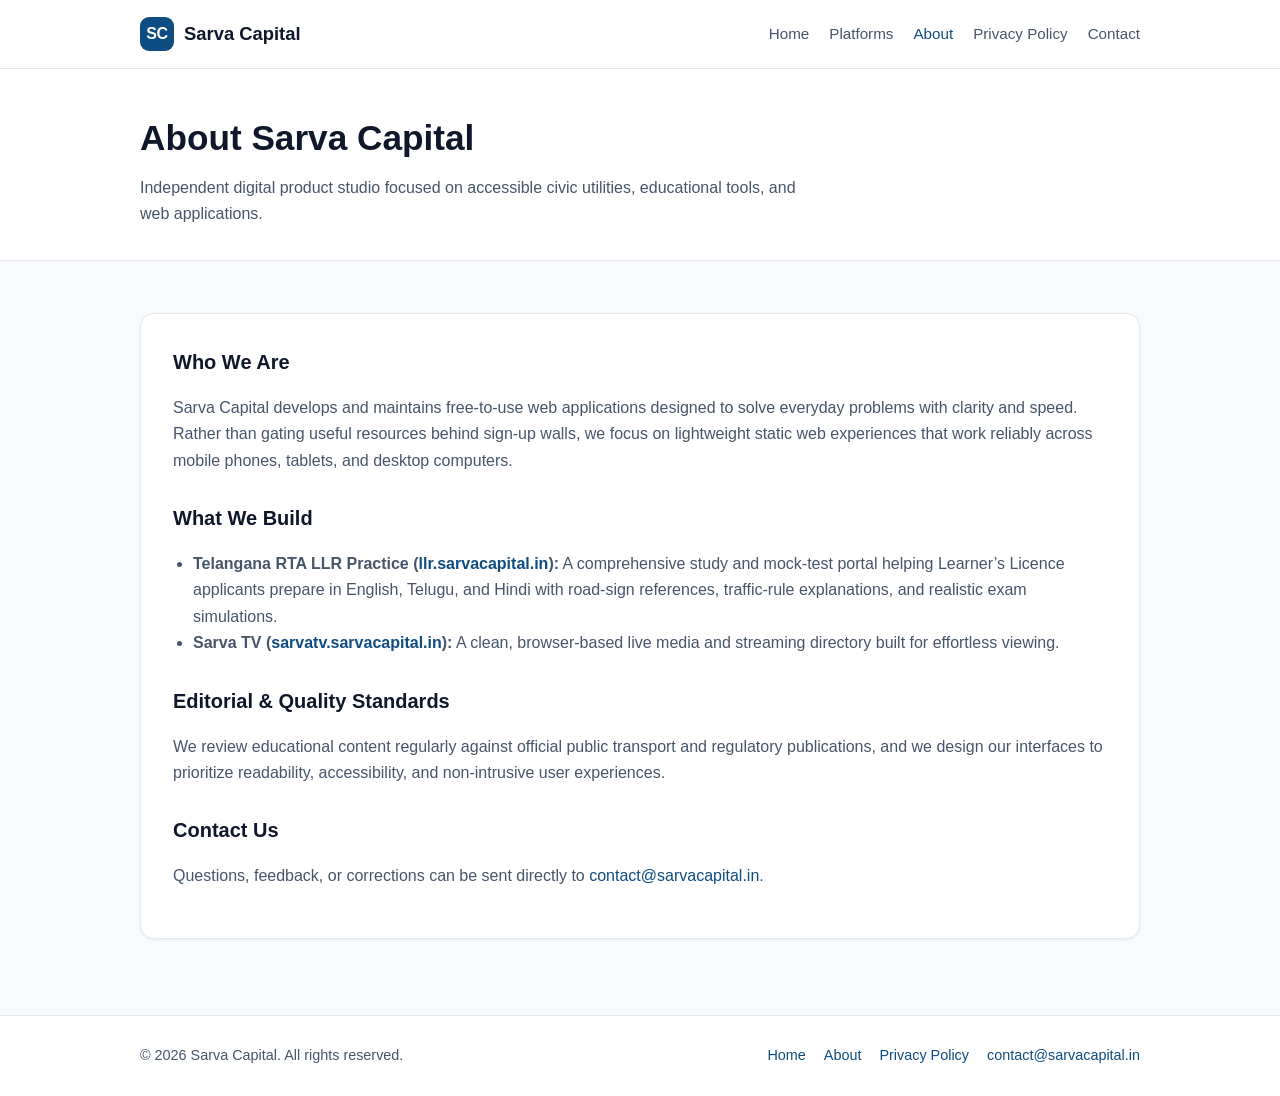
==== about/index.html @ b970a99a "Initial static site for sarvacapital.in with AdSense verification" ====
<!DOCTYPE html>
<html lang="en">
<head>
  <meta charset="UTF-8">
  <meta name="viewport" content="width=device-width, initial-scale=1.0">
  <title>About — Sarva Capital</title>
  <meta name="description" content="Learn about Sarva Capital, our mission, digital products, and editorial standards.">
  <link rel="canonical" href="https://sarvacapital.in/about/">
  <link rel="stylesheet" href="/styles.css">
  <script async src="https://pagead2.googlesyndication.com/pagead/js/adsbygoogle.js?client=ca-pub-6573213692692289" crossorigin="anonymous"></script>
</head>
<body>
  <header class="site-header">
    <div class="container header-inner">
      <a class="brand" href="/">
        <span class="brand-mark" aria-hidden="true">SC</span>
        <span>Sarva Capital</span>
      </a>
      <nav class="site-nav" aria-label="Primary Navigation">
        <a href="/">Home</a>
        <a href="/#platforms">Platforms</a>
        <a href="/about/" aria-current="page">About</a>
        <a href="/privacy-policy/">Privacy Policy</a>
        <a href="/#contact">Contact</a>
      </nav>
    </div>
  </header>

  <main>
    <section class="page-banner">
      <div class="container">
        <h1>About Sarva Capital</h1>
        <p>Independent digital product studio focused on accessible civic utilities, educational tools, and web applications.</p>
      </div>
    </section>

    <section class="section">
      <div class="container">
        <article class="prose">
          <h2>Who We Are</h2>
          <p>
            Sarva Capital develops and maintains free-to-use web applications designed to solve everyday
            problems with clarity and speed. Rather than gating useful resources behind sign-up walls,
            we focus on lightweight static web experiences that work reliably across mobile phones,
            tablets, and desktop computers.
          </p>

          <h2>What We Build</h2>
          <ul>
            <li>
              <strong>Telangana RTA LLR Practice (<a href="https://llr.sarvacapital.in/">llr.sarvacapital.in</a>):</strong>
              A comprehensive study and mock-test portal helping Learner&rsquo;s Licence applicants prepare
              in English, Telugu, and Hindi with road-sign references, traffic-rule explanations, and
              realistic exam simulations.
            </li>
            <li>
              <strong>Sarva TV (<a href="https://sarvatv.sarvacapital.in/">sarvatv.sarvacapital.in</a>):</strong>
              A clean, browser-based live media and streaming directory built for effortless viewing.
            </li>
          </ul>

          <h2>Editorial &amp; Quality Standards</h2>
          <p>
            We review educational content regularly against official public transport and regulatory
            publications, and we design our interfaces to prioritize readability, accessibility, and
            non-intrusive user experiences.
          </p>

          <h2>Contact Us</h2>
          <p>
            Questions, feedback, or corrections can be sent directly to
            <a href="mailto:contact@sarvacapital.in">contact@sarvacapital.in</a>.
          </p>
        </article>
      </div>
    </section>
  </main>

  <footer class="site-footer">
    <div class="container footer-inner">
      <span>&copy; 2026 Sarva Capital. All rights reserved.</span>
      <div class="footer-links">
        <a href="/">Home</a>
        <a href="/about/">About</a>
        <a href="/privacy-policy/">Privacy Policy</a>
        <a href="mailto:contact@sarvacapital.in">contact@sarvacapital.in</a>
      </div>
    </div>
  </footer>
</body>
</html>
---- styles.css ----
:root {
  --bg: #f8fafc;
  --surface: #ffffff;
  --surface-alt: #f1f5f9;
  --text: #0f172a;
  --text-muted: #475569;
  --border: #e2e8f0;
  --accent: #0f4c81;
  --accent-hover: #0a365c;
  --accent-soft: #e0f2fe;
  --teal: #0d9488;
  --radius: 14px;
  --shadow-sm: 0 1px 3px rgba(15, 23, 42, 0.06);
  --shadow-md: 0 10px 25px -5px rgba(15, 23, 42, 0.08);
  --max-w: 1040px;
}

*,
*::before,
*::after {
  box-sizing: border-box;
}

html {
  scroll-behavior: smooth;
}

body {
  margin: 0;
  font-family: -apple-system, BlinkMacSystemFont, "Segoe UI", Roboto, "Helvetica Neue", Arial, sans-serif;
  color: var(--text);
  background: var(--bg);
  line-height: 1.65;
  -webkit-font-smoothing: antialiased;
}

a {
  color: var(--accent);
  text-decoration: none;
}

a:hover {
  text-decoration: underline;
}

.container {
  width: 100%;
  max-width: var(--max-w);
  margin: 0 auto;
  padding: 0 20px;
}

/* Header */
.site-header {
  background: var(--surface);
  border-bottom: 1px solid var(--border);
  position: sticky;
  top: 0;
  z-index: 20;
}

.header-inner {
  display: flex;
  align-items: center;
  justify-content: space-between;
  gap: 16px;
  min-height: 68px;
}

.brand {
  display: inline-flex;
  align-items: center;
  gap: 10px;
  font-weight: 700;
  font-size: 1.15rem;
  color: var(--text);
  text-decoration: none;
}

.brand:hover {
  text-decoration: none;
}

.brand-mark {
  display: inline-flex;
  align-items: center;
  justify-content: center;
  width: 34px;
  height: 34px;
  border-radius: 9px;
  background: var(--accent);
  color: #ffffff;
  font-weight: 800;
  font-size: 1rem;
  letter-spacing: -0.02em;
}

.site-nav {
  display: flex;
  align-items: center;
  gap: 20px;
  flex-wrap: wrap;
}

.site-nav a {
  color: var(--text-muted);
  font-size: 0.95rem;
  font-weight: 500;
}

.site-nav a:hover,
.site-nav a[aria-current="page"] {
  color: var(--accent);
  text-decoration: none;
}

/* Hero */
.hero {
  background: linear-gradient(135deg, #0f172a 0%, #0f4c81 100%);
  color: #ffffff;
  padding: 64px 0 56px;
}

.hero-badge {
  display: inline-block;
  padding: 5px 12px;
  border-radius: 999px;
  background: rgba(255, 255, 255, 0.14);
  color: #e0f2fe;
  font-size: 0.82rem;
  font-weight: 600;
  letter-spacing: 0.03em;
  text-transform: uppercase;
  margin-bottom: 16px;
}

.hero h1 {
  margin: 0 0 16px;
  font-size: clamp(1.9rem, 4vw, 2.75rem);
  line-height: 1.2;
  letter-spacing: -0.02em;
  max-width: 720px;
}

.hero p {
  margin: 0 0 28px;
  font-size: 1.08rem;
  color: #e2e8f0;
  max-width: 660px;
}

.hero-actions {
  display: flex;
  flex-wrap: wrap;
  gap: 12px;
}

.btn {
  display: inline-flex;
  align-items: center;
  justify-content: center;
  padding: 11px 20px;
  border-radius: 10px;
  font-weight: 600;
  font-size: 0.95rem;
  transition: background-color 0.15s ease, transform 0.15s ease;
  text-decoration: none;
}

.btn:hover {
  text-decoration: none;
  transform: translateY(-1px);
}

.btn-primary {
  background: #ffffff;
  color: var(--accent);
}

.btn-primary:hover {
  background: #f1f5f9;
}

.btn-outline {
  background: rgba(255, 255, 255, 0.1);
  color: #ffffff;
  border: 1px solid rgba(255, 255, 255, 0.28);
}

.btn-outline:hover {
  background: rgba(255, 255, 255, 0.18);
}

/* Sections */
.section {
  padding: 52px 0;
}

.section-header {
  margin-bottom: 28px;
}

.section-header h2 {
  margin: 0 0 8px;
  font-size: 1.65rem;
  letter-spacing: -0.015em;
}

.section-header p {
  margin: 0;
  color: var(--text-muted);
  max-width: 680px;
}

.grid-2 {
  display: grid;
  grid-template-columns: repeat(2, minmax(0, 1fr));
  gap: 24px;
}

.grid-3 {
  display: grid;
  grid-template-columns: repeat(3, minmax(0, 1fr));
  gap: 20px;
}

.card {
  background: var(--surface);
  border: 1px solid var(--border);
  border-radius: var(--radius);
  padding: 26px;
  box-shadow: var(--shadow-sm);
  display: flex;
  flex-direction: column;
  justify-content: space-between;
}

.card-tag {
  display: inline-block;
  align-self: flex-start;
  padding: 4px 10px;
  border-radius: 999px;
  background: var(--accent-soft);
  color: var(--accent);
  font-size: 0.78rem;
  font-weight: 600;
  margin-bottom: 12px;
}

.card h3 {
  margin: 0 0 10px;
  font-size: 1.25rem;
}

.card p {
  margin: 0 0 16px;
  color: var(--text-muted);
  font-size: 0.96rem;
}

.feature-list {
  margin: 0 0 20px;
  padding-left: 18px;
  color: var(--text-muted);
  font-size: 0.92rem;
}

.feature-list li {
  margin-bottom: 6px;
}

.card-link {
  display: inline-flex;
  align-items: center;
  gap: 6px;
  font-weight: 600;
  color: var(--accent);
}

.info-panel {
  background: var(--surface);
  border: 1px solid var(--border);
  border-radius: var(--radius);
  padding: 28px;
  box-shadow: var(--shadow-sm);
}

/* Subpages */
.page-banner {
  background: var(--surface);
  border-bottom: 1px solid var(--border);
  padding: 40px 0 32px;
}

.page-banner h1 {
  margin: 0 0 8px;
  font-size: clamp(1.65rem, 3vw, 2.2rem);
}

.page-banner p {
  margin: 0;
  color: var(--text-muted);
  max-width: 680px;
}

.prose {
  background: var(--surface);
  border: 1px solid var(--border);
  border-radius: var(--radius);
  padding: 32px;
  box-shadow: var(--shadow-sm);
}

.prose h2 {
  margin: 28px 0 10px;
  font-size: 1.25rem;
}

.prose h2:first-child {
  margin-top: 0;
}

.prose p,
.prose li {
  color: var(--text-muted);
}

.prose ul {
  padding-left: 20px;
}

/* Footer */
.site-footer {
  background: var(--surface);
  border-top: 1px solid var(--border);
  padding: 28px 0;
  margin-top: 24px;
}

.footer-inner {
  display: flex;
  flex-wrap: wrap;
  align-items: center;
  justify-content: space-between;
  gap: 16px;
  font-size: 0.9rem;
  color: var(--text-muted);
}

.footer-links {
  display: flex;
  flex-wrap: wrap;
  gap: 18px;
}

@media (max-width: 768px) {
  .grid-2,
  .grid-3 {
    grid-template-columns: 1fr;
  }

  .header-inner {
    flex-direction: column;
    align-items: flex-start;
    padding: 12px 0;
  }

  .hero {
    padding: 44px 0 40px;
  }

  .prose {
    padding: 22px;
  }
}
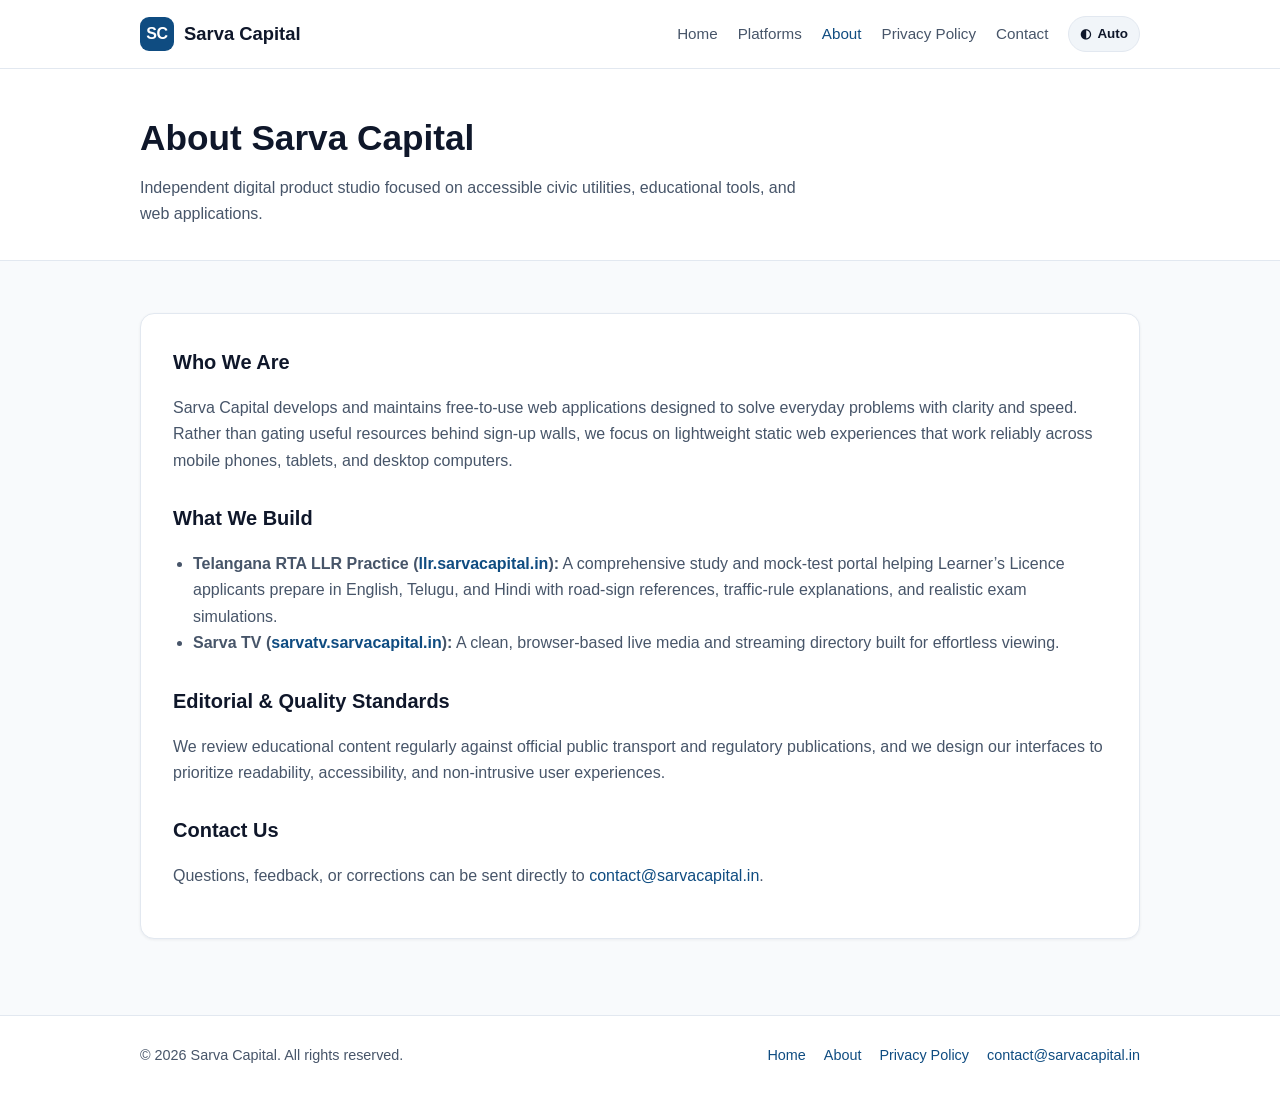
==== commit 186c9b46: "Add system-default Dark/Light theme with Auto/Light/Dark override" ====
--- a/about/index.html
+++ b/about/index.html
@@ -6,7 +6,19 @@
   <title>About — Sarva Capital</title>
   <meta name="description" content="Learn about Sarva Capital, our mission, digital products, and editorial standards.">
   <link rel="canonical" href="https://sarvacapital.in/about/">
-  <link rel="stylesheet" href="/styles.css">
+  <script>
+    (function () {
+      try {
+        var pref = localStorage.getItem("SARVA_THEME") || "system";
+        var dark = window.matchMedia && window.matchMedia("(prefers-color-scheme: dark)").matches;
+        var resolved = pref === "system" ? (dark ? "dark" : "light") : pref;
+        document.documentElement.dataset.theme = resolved;
+        document.documentElement.dataset.themePreference = pref;
+        document.documentElement.style.colorScheme = resolved;
+      } catch (e) {}
+    })();
+  </script>
+  <link rel="stylesheet" href="/styles.css?v=2">
   <script async src="https://pagead2.googlesyndication.com/pagead/js/adsbygoogle.js?client=ca-pub-6573213692692289" crossorigin="anonymous"></script>
 </head>
 <body>
@@ -22,6 +34,10 @@
         <a href="/about/" aria-current="page">About</a>
         <a href="/privacy-policy/">Privacy Policy</a>
         <a href="/#contact">Contact</a>
+        <button type="button" class="theme-toggle-btn" id="btn-theme-toggle" title="Theme: Auto (matches system). Click to switch to Light" aria-label="Toggle theme">
+          <span class="theme-icon" aria-hidden="true">◐</span>
+          <span class="theme-label">Auto</span>
+        </button>
       </nav>
     </div>
   </header>
@@ -87,5 +103,6 @@
       </div>
     </div>
   </footer>
+  <script src="/theme.js?v=2" defer></script>
 </body>
 </html>
--- a/styles.css
+++ b/styles.css
@@ -1,4 +1,5 @@
 :root {
+  color-scheme: light;
   --bg: #f8fafc;
   --surface: #ffffff;
   --surface-alt: #f1f5f9;
@@ -15,6 +16,40 @@
   --max-w: 1040px;
 }
 
+:root[data-theme="dark"] {
+  color-scheme: dark;
+  --bg: #0b1220;
+  --surface: #162136;
+  --surface-alt: #111b2e;
+  --text: #f1f5f9;
+  --text-muted: #94a3b8;
+  --border: #25334d;
+  --accent: #60a5fa;
+  --accent-hover: #93c5fd;
+  --accent-soft: rgba(96, 165, 250, 0.16);
+  --teal: #2dd4bf;
+  --shadow-sm: 0 1px 3px rgba(0, 0, 0, 0.35);
+  --shadow-md: 0 10px 25px -5px rgba(0, 0, 0, 0.45);
+}
+
+@media (prefers-color-scheme: dark) {
+  :root:not([data-theme="light"]) {
+    color-scheme: dark;
+    --bg: #0b1220;
+    --surface: #162136;
+    --surface-alt: #111b2e;
+    --text: #f1f5f9;
+    --text-muted: #94a3b8;
+    --border: #25334d;
+    --accent: #60a5fa;
+    --accent-hover: #93c5fd;
+    --accent-soft: rgba(96, 165, 250, 0.16);
+    --teal: #2dd4bf;
+    --shadow-sm: 0 1px 3px rgba(0, 0, 0, 0.35);
+    --shadow-md: 0 10px 25px -5px rgba(0, 0, 0, 0.45);
+  }
+}
+
 *,
 *::before,
 *::after {
@@ -112,6 +147,31 @@
 .site-nav a[aria-current="page"] {
   color: var(--accent);
   text-decoration: none;
+}
+
+.theme-toggle-btn {
+  display: inline-flex;
+  align-items: center;
+  gap: 6px;
+  padding: 6px 11px;
+  border-radius: 999px;
+  border: 1px solid var(--border);
+  background: var(--surface-alt);
+  color: var(--text);
+  font: inherit;
+  font-size: 0.84rem;
+  font-weight: 600;
+  cursor: pointer;
+  transition: border-color 0.15s ease, background-color 0.15s ease;
+}
+
+.theme-toggle-btn:hover {
+  border-color: var(--accent);
+}
+
+:root[data-theme="dark"] .btn-primary {
+  background: #f8fafc;
+  color: #0f4c81;
 }
 
 /* Hero */
